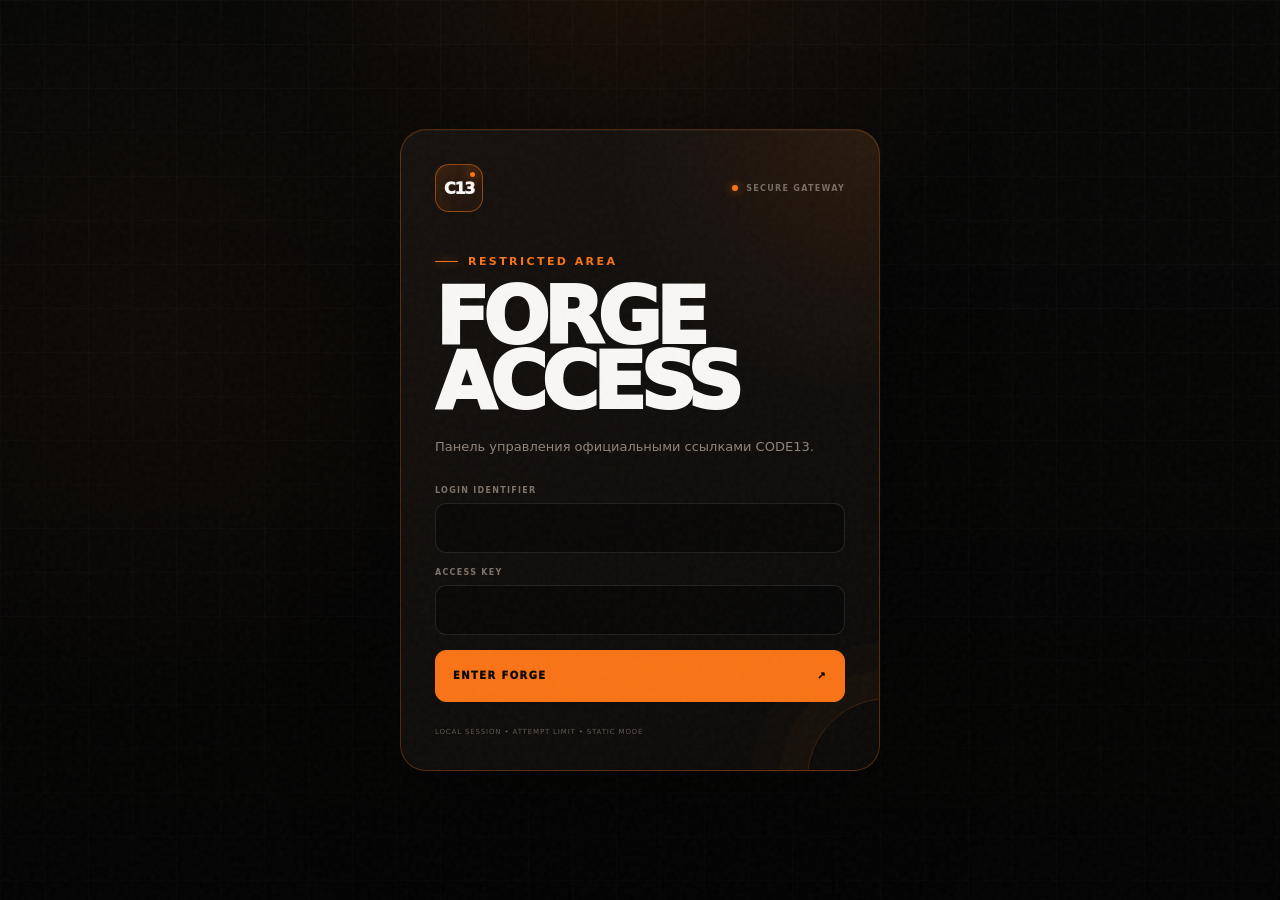
==== forge/index.html @ cb18001d "1.0" ====
<!doctype html>
<html lang="ru">
<head>
    <meta charset="utf-8">
    <meta name="viewport" content="width=device-width, initial-scale=1">
    <meta name="theme-color" content="#070706">
    <meta name="robots" content="noindex,nofollow,noarchive">
    <title>FORGE • CODE13</title>
    <link rel="icon" href="../assets/img/favicon.svg" type="image/svg+xml">
    <link rel="stylesheet" href="../assets/css/site.css">
    <link rel="stylesheet" href="../assets/css/admin.css">
    <script src="../data/links.js"></script>
    <script src="../assets/js/admin-static.js" defer></script>
</head>
<body class="admin-body">
    <main class="login-shell" id="login-view">
        <section class="login-card">
            <div class="login-card__top">
                <span class="brand__mark">C13</span>
                <span class="login-card__status"><i></i> SECURE GATEWAY</span>
            </div>
            <p class="eyebrow"><span></span> RESTRICTED AREA</p>
            <h1>FORGE<br>ACCESS</h1>
            <p class="login-card__lead">Панель управления официальными ссылками CODE13.</p>

            <div class="login-error" id="login-error" role="alert" hidden></div>

            <form class="login-form" id="login-form" autocomplete="off">
                <label>
                    <span>LOGIN IDENTIFIER</span>
                    <input id="login-username" type="text" required maxlength="80" autocomplete="username" spellcheck="false">
                </label>
                <label>
                    <span>ACCESS KEY</span>
                    <input id="login-password" type="password" required maxlength="200" autocomplete="current-password">
                </label>
                <button type="submit">ENTER FORGE <span>↗</span></button>
            </form>
            <p class="login-card__foot">LOCAL SESSION • ATTEMPT LIMIT • STATIC MODE</p>
        </section>
    </main>

    <div id="admin-view" hidden>
        <div class="admin-preview">
            <header class="topbar admin-topbar">
                <a class="brand" href="../" target="_blank" rel="noopener">
                    <span class="brand__mark">C13</span>
                    <span class="brand__text">CODE13 <b>LINKS</b></span>
                </a>
                <div class="admin-mode"><i></i> ADMIN MODE</div>
            </header>

            <main>
                <section class="admin-hero">
                    <p class="eyebrow"><span></span> LIVE PREVIEW</p>
                    <h1>ACCESS GRID</h1>
                    <p>Изменения сохраняются как локальный черновик. Для публикации скачайте новый файл links.js.</p>
                </section>

                <section class="directory admin-directory">
                    <div class="section-head">
                        <div>
                            <p class="eyebrow"><span></span> CONNECTION DIRECTORY</p>
                            <h2>SELECT ACCESS POINT</h2>
                        </div>
                    </div>
                    <div class="links-grid" id="preview-grid" aria-live="polite"></div>
                </section>
            </main>
        </div>

        <button class="forge-trigger" id="forge-trigger" type="button" aria-controls="forge-panel" aria-expanded="false">
            <span class="forge-trigger__dot"></span>
            <b>EDIT</b>
        </button>

        <div class="panel-backdrop" id="panel-backdrop" hidden></div>
        <aside class="forge-panel" id="forge-panel" aria-label="Управление ссылками" aria-hidden="true">
            <header class="forge-panel__head">
                <div>
                    <p>CODE13 CONTROL</p>
                    <h2>LINK MANAGER</h2>
                </div>
                <button class="icon-button" id="panel-close" type="button" aria-label="Закрыть панель">×</button>
            </header>

            <div class="forge-panel__body">
                <section class="manager-section static-notice">
                    <div class="manager-section__head"><h3>STATIC PUBLISHING</h3></div>
                    <p>После изменений нажмите «СКАЧАТЬ LINKS.JS» и замените этим файлом <code>data/links.js</code> в GitHub.</p>
                    <div class="publish-actions">
                        <button class="secondary-button" id="export-js" type="button">СКАЧАТЬ LINKS.JS</button>
                        <button class="secondary-button" id="export-json" type="button">РЕЗЕРВНАЯ КОПИЯ JSON</button>
                        <label class="secondary-button file-button">ИМПОРТ JSON<input id="import-json" type="file" accept="application/json,.json"></label>
                        <button class="secondary-button danger-soft" id="reset-published" type="button">СБРОСИТЬ ЧЕРНОВИК</button>
                    </div>
                </section>

                <section class="manager-section">
                    <div class="manager-section__head">
                        <h3 id="form-title">NEW ACCESS POINT</h3>
                        <button class="text-button" id="form-reset" type="button" hidden>ОТМЕНА</button>
                    </div>
                    <form class="link-form" id="link-form">
                        <input type="hidden" id="link-id">
                        <label>
                            <span>НАЗВАНИЕ</span>
                            <input id="link-title" type="text" maxlength="80" required placeholder="Например, CODE13 SUPPORT">
                        </label>
                        <label>
                            <span>ССЫЛКА</span>
                            <input id="link-url" type="url" maxlength="2048" required placeholder="https://example.com">
                        </label>
                        <label class="switch-row">
                            <span>
                                <b>ПОКАЗЫВАТЬ НА САЙТЕ</b>
                                <small>Скрытая карточка останется в черновике.</small>
                            </span>
                            <input id="link-enabled" type="checkbox" checked>
                            <i aria-hidden="true"></i>
                        </label>
                        <button class="primary-button" type="submit"><span id="save-button-text">ADD ACCESS POINT</span><b>+</b></button>
                    </form>
                </section>

                <section class="manager-section manager-section--list">
                    <div class="manager-section__head">
                        <h3>ACTIVE DIRECTORY</h3>
                        <span class="items-count" id="items-count">0</span>
                    </div>
                    <div class="admin-list" id="admin-list"></div>
                </section>
            </div>

            <footer class="forge-panel__foot">
                <a href="../" target="_blank" rel="noopener">ОТКРЫТЬ САЙТ ↗</a>
                <button id="logout-button" type="button">ВЫЙТИ</button>
            </footer>
        </aside>

        <div class="toast" id="toast" role="status" aria-live="polite"></div>
    </div>
</body>
</html>
---- assets/css/site.css ----
:root {
    color-scheme: dark;
    --bg: #070706;
    --surface: #0f0d0b;
    --surface-2: #15110e;
    --text: #f8f7f5;
    --muted: #93877d;
    --muted-2: #6f655d;
    --orange: #f97316;
    --orange-2: #ff9a3d;
    --line: rgba(249, 115, 22, 0.22);
    --line-strong: rgba(249, 115, 22, 0.52);
    --white-line: rgba(255, 255, 255, 0.13);
    --radius: 22px;
    --max: 1180px;
}

* { box-sizing: border-box; }
html { scroll-behavior: smooth; }
body {
    margin: 0;
    min-width: 320px;
    min-height: 100vh;
    overflow-x: hidden;
    background:
        linear-gradient(rgba(255,255,255,.018) 1px, transparent 1px),
        linear-gradient(90deg, rgba(255,255,255,.018) 1px, transparent 1px),
        var(--bg);
    background-size: 44px 44px;
    color: var(--text);
    font-family: Inter, ui-sans-serif, system-ui, -apple-system, BlinkMacSystemFont, "Segoe UI", sans-serif;
    -webkit-font-smoothing: antialiased;
}

a { color: inherit; }
button, input { font: inherit; }

body::before {
    content: "";
    position: fixed;
    inset: 0;
    pointer-events: none;
    z-index: -2;
    background:
        radial-gradient(circle at 50% -10%, rgba(249,115,22,.09), transparent 34%),
        radial-gradient(circle at 12% 38%, rgba(249,115,22,.04), transparent 30%),
        linear-gradient(180deg, transparent, rgba(0,0,0,.48));
}

body::after {
    content: "";
    position: fixed;
    inset: 0;
    z-index: 20;
    pointer-events: none;
    opacity: .045;
    background-image: url("data:image/svg+xml,%3Csvg viewBox='0 0 180 180' xmlns='http://www.w3.org/2000/svg'%3E%3Cfilter id='n'%3E%3CfeTurbulence type='fractalNoise' baseFrequency='.95' numOctaves='3' stitchTiles='stitch'/%3E%3C/filter%3E%3Crect width='100%25' height='100%25' filter='url(%23n)' opacity='.8'/%3E%3C/svg%3E");
}

.ambient {
    position: fixed;
    width: 460px;
    height: 460px;
    border-radius: 50%;
    pointer-events: none;
    filter: blur(110px);
    opacity: .09;
    z-index: -1;
    background: var(--orange);
}
.ambient--one { left: -280px; top: 25vh; }
.ambient--two { right: -330px; top: 60vh; }

.page-shell {
    width: min(calc(100% - 40px), var(--max));
    margin-inline: auto;
}

.topbar {
    min-height: 96px;
    display: flex;
    align-items: center;
    justify-content: space-between;
    gap: 24px;
}

.brand {
    display: inline-flex;
    align-items: center;
    gap: 14px;
    text-decoration: none;
}
.brand__mark {
    width: 48px;
    height: 48px;
    display: grid;
    place-items: center;
    border: 1px solid var(--line-strong);
    border-radius: 14px;
    background: linear-gradient(145deg, rgba(249,115,22,.13), rgba(249,115,22,.02));
    box-shadow: inset 0 0 22px rgba(249,115,22,.06);
    font-weight: 950;
    letter-spacing: -1.3px;
    position: relative;
}
.brand__mark::after {
    content: "";
    position: absolute;
    width: 5px;
    height: 5px;
    right: 7px;
    top: 7px;
    border-radius: 50%;
    background: var(--orange);
    box-shadow: 0 0 12px var(--orange);
}
.brand__text {
    font-size: 14px;
    font-weight: 900;
    letter-spacing: .17em;
}
.brand__text b { color: var(--orange); }

.verified {
    min-height: 40px;
    display: inline-flex;
    align-items: center;
    gap: 10px;
    padding: 0 16px;
    border: 1px solid var(--line);
    border-radius: 11px;
    color: var(--muted);
    background: rgba(13,11,9,.76);
    font-size: 10px;
    font-weight: 800;
    letter-spacing: .16em;
}
.verified__dot {
    width: 7px;
    height: 7px;
    border-radius: 50%;
    background: var(--orange);
    box-shadow: 0 0 14px rgba(249,115,22,.7);
}

.hero {
    position: relative;
    min-height: 390px;
    overflow: hidden;
    border: 1px solid rgba(255,255,255,.075);
    border-radius: 30px;
    background:
        radial-gradient(circle at 76% 15%, rgba(249,115,22,.11), transparent 31%),
        linear-gradient(135deg, rgba(20,16,13,.98), rgba(8,8,7,.98));
    box-shadow: 0 36px 90px rgba(0,0,0,.36), inset 0 1px rgba(255,255,255,.03);
}
.hero::before,
.hero::after {
    content: "";
    position: absolute;
    pointer-events: none;
}
.hero::before {
    width: 360px;
    height: 360px;
    right: -100px;
    top: -160px;
    border: 1px solid rgba(249,115,22,.11);
    border-radius: 50%;
    box-shadow: 0 0 0 48px rgba(249,115,22,.025), 0 0 0 96px rgba(249,115,22,.015);
}
.hero::after {
    left: 0;
    right: 0;
    bottom: 55px;
    height: 1px;
    background: linear-gradient(90deg, transparent, rgba(249,115,22,.42), transparent);
}
.hero__noise {
    position: absolute;
    inset: 0;
    opacity: .16;
    background: repeating-linear-gradient(90deg, transparent 0 79px, rgba(249,115,22,.025) 80px);
}
.hero__content {
    position: relative;
    z-index: 2;
    min-height: 333px;
    padding: 48px 56px 38px;
    display: flex;
    align-items: center;
    gap: 36px;
}
.hero__logo-wrap {
    flex: 0 0 120px;
    width: 120px;
    height: 120px;
    padding: 7px;
    border-radius: 25px;
    border: 1px solid var(--line-strong);
    background: rgba(249,115,22,.05);
    box-shadow: 0 18px 45px rgba(0,0,0,.4), 0 0 45px rgba(249,115,22,.07);
    transform: rotate(-2deg);
}
.hero__logo {
    width: 100%;
    height: 100%;
    object-fit: cover;
    border-radius: 18px;
    display: block;
}
.eyebrow {
    margin: 0 0 18px;
    display: flex;
    align-items: center;
    gap: 10px;
    color: var(--orange);
    font-size: 11px;
    line-height: 1;
    font-weight: 900;
    letter-spacing: .22em;
}
.eyebrow span {
    width: 23px;
    height: 1px;
    background: var(--orange);
    box-shadow: 0 0 10px rgba(249,115,22,.7);
}
.hero h1 {
    max-width: 760px;
    margin: 0;
    font-size: clamp(52px, 7.3vw, 98px);
    line-height: .84;
    letter-spacing: -.075em;
    font-weight: 950;
    text-transform: uppercase;
}
.hero h1 em {
    color: transparent;
    font-style: normal;
    -webkit-text-stroke: 1.5px rgba(249,115,22,.82);
    text-shadow: 0 0 30px rgba(249,115,22,.05);
}
.hero__lead {
    max-width: 560px;
    margin: 24px 0 0;
    color: var(--muted);
    font-size: 14px;
    line-height: 1.7;
}
.hero__meta {
    position: absolute;
    z-index: 3;
    left: 0;
    right: 0;
    bottom: 0;
    height: 56px;
    padding: 0 32px;
    display: flex;
    align-items: center;
    justify-content: space-between;
    gap: 20px;
    color: var(--muted-2);
    font-family: ui-monospace, SFMono-Regular, Menlo, Consolas, monospace;
    font-size: 9px;
    letter-spacing: .14em;
}

.directory { padding: 68px 0 84px; }
.section-head {
    margin-bottom: 25px;
    display: flex;
    justify-content: space-between;
    align-items: end;
    gap: 30px;
}
.section-head h2 {
    margin: 0;
    font-size: clamp(27px, 4vw, 46px);
    line-height: 1;
    letter-spacing: -.045em;
    font-weight: 950;
}
.section-head__note {
    margin: 0 0 2px;
    color: var(--muted-2);
    font-size: 11px;
}

.links-grid {
    display: grid;
    grid-template-columns: repeat(2, minmax(0, 1fr));
    gap: 17px;
}
.access-card {
    min-height: 190px;
    position: relative;
    overflow: hidden;
    display: flex;
    flex-direction: column;
    justify-content: space-between;
    padding: 22px 24px 20px;
    border: 1px solid var(--line);
    border-radius: var(--radius);
    text-decoration: none;
    background:
        linear-gradient(130deg, rgba(249,115,22,.025), transparent 42%),
        linear-gradient(180deg, rgba(21,17,14,.94), rgba(12,11,9,.96));
    box-shadow: inset 0 1px rgba(255,255,255,.025), 0 15px 45px rgba(0,0,0,.13);
    transition: transform .35s cubic-bezier(.2,.8,.2,1), border-color .35s, box-shadow .35s, background .35s;
}
.access-card::before {
    content: "";
    position: absolute;
    inset: 0;
    pointer-events: none;
    opacity: 0;
    background: radial-gradient(circle at var(--mx, 50%) var(--my, 50%), rgba(249,115,22,.13), transparent 35%);
    transition: opacity .35s;
}
.access-card::after {
    content: "";
    position: absolute;
    width: 58px;
    height: 58px;
    right: -30px;
    top: -30px;
    border: 1px solid rgba(249,115,22,.25);
    transform: rotate(45deg);
    transition: transform .35s, border-color .35s;
}
.access-card:hover,
.access-card:focus-visible {
    outline: none;
    transform: translateY(-6px);
    border-color: var(--line-strong);
    box-shadow: 0 24px 60px rgba(0,0,0,.3), 0 0 0 1px rgba(249,115,22,.05), inset 0 1px rgba(255,255,255,.045);
    background: linear-gradient(130deg, rgba(249,115,22,.06), transparent 45%), linear-gradient(180deg, #17120f, #0e0c0a);
}
.access-card:hover::before,
.access-card:focus-visible::before { opacity: 1; }
.access-card:hover::after,
.access-card:focus-visible::after { transform: rotate(45deg) translate(-7px, 7px); border-color: rgba(249,115,22,.6); }
.access-card__scan {
    position: absolute;
    top: 0;
    left: -40%;
    width: 32%;
    height: 1px;
    background: linear-gradient(90deg, transparent, var(--orange), transparent);
    opacity: 0;
}
.access-card:hover .access-card__scan,
.access-card:focus-visible .access-card__scan {
    opacity: 1;
    animation: scan 1.15s ease forwards;
}
@keyframes scan { to { left: 112%; } }
.access-card__top,
.access-card__bottom,
.access-card__body {
    position: relative;
    z-index: 2;
    display: flex;
    align-items: center;
    justify-content: space-between;
    gap: 18px;
}
.access-card__index {
    color: var(--orange);
    font-family: ui-monospace, SFMono-Regular, Menlo, Consolas, monospace;
    font-size: 11px;
    font-weight: 800;
    letter-spacing: .16em;
}
.access-card__status {
    display: flex;
    align-items: center;
    gap: 7px;
    color: var(--muted-2);
    font-size: 8px;
    font-weight: 900;
    letter-spacing: .17em;
}
.access-card__status i {
    width: 5px;
    height: 5px;
    border-radius: 50%;
    background: var(--orange);
    box-shadow: 0 0 8px rgba(249,115,22,.75);
}
.access-card__body { margin: 31px 0 32px; }
.access-card h3 {
    margin: 0;
    min-width: 0;
    overflow-wrap: anywhere;
    font-size: clamp(20px, 2.2vw, 31px);
    line-height: 1.05;
    letter-spacing: -.04em;
    font-weight: 950;
    text-transform: uppercase;
}
.access-card__arrow {
    flex: 0 0 44px;
    width: 44px;
    height: 44px;
    display: grid;
    place-items: center;
    border: 1px solid var(--line);
    border-radius: 50%;
    color: var(--orange);
    font-size: 20px;
    transition: transform .35s, background .35s, border-color .35s;
}
.access-card:hover .access-card__arrow,
.access-card:focus-visible .access-card__arrow {
    transform: translate(3px, -3px);
    border-color: var(--line-strong);
    background: rgba(249,115,22,.08);
}
.access-card__bottom {
    padding-top: 17px;
    border-top: 1px solid rgba(255,255,255,.06);
}
.access-card__host {
    min-width: 0;
    overflow: hidden;
    text-overflow: ellipsis;
    white-space: nowrap;
    color: var(--muted);
    font-size: 11px;
}
.access-card__open {
    flex: 0 0 auto;
    color: var(--muted-2);
    font-size: 8px;
    font-weight: 900;
    letter-spacing: .13em;
}

.empty-state {
    margin-top: 15px;
    min-height: 260px;
    display: grid;
    place-items: center;
    align-content: center;
    text-align: center;
    border: 1px dashed var(--line);
    border-radius: var(--radius);
    background: rgba(14,12,10,.65);
}
.empty-state__icon {
    width: 54px;
    height: 54px;
    display: grid;
    place-items: center;
    border: 1px solid var(--line-strong);
    border-radius: 15px;
    color: var(--orange);
    font-weight: 950;
}
.empty-state h3 { margin: 18px 0 5px; }
.empty-state p { margin: 0; color: var(--muted); font-size: 13px; }

.footer {
    min-height: 86px;
    display: flex;
    align-items: center;
    justify-content: space-between;
    gap: 20px;
    border-top: 1px solid rgba(255,255,255,.065);
    color: var(--muted-2);
    font-size: 9px;
    letter-spacing: .1em;
}

[data-reveal] {
    opacity: 0;
    transform: translateY(16px);
    transition: opacity .65s ease, transform .65s ease;
}
[data-reveal].is-visible { opacity: 1; transform: none; }

@media (max-width: 780px) {
    .page-shell { width: min(calc(100% - 24px), var(--max)); }
    .topbar { min-height: 82px; }
    .brand__text { display: none; }
    .verified { padding: 0 12px; letter-spacing: .11em; }
    .hero { min-height: 500px; border-radius: 23px; }
    .hero__content {
        min-height: 443px;
        padding: 36px 24px 28px;
        align-items: flex-start;
        flex-direction: column;
        gap: 28px;
    }
    .hero__logo-wrap { width: 88px; height: 88px; flex-basis: 88px; border-radius: 20px; }
    .hero__logo { border-radius: 14px; }
    .hero h1 { font-size: clamp(47px, 14vw, 72px); }
    .hero__meta { padding: 0 18px; }
    .hero__meta span:nth-child(2) { display: none; }
    .directory { padding: 52px 0 65px; }
    .section-head { align-items: flex-start; flex-direction: column; gap: 12px; }
    .section-head__note { display: none; }
    .links-grid { grid-template-columns: 1fr; }
    .access-card { min-height: 178px; padding: 20px; }
    .footer { align-items: flex-start; flex-direction: column; justify-content: center; gap: 7px; }
}

@media (max-width: 430px) {
    .verified { font-size: 8px; }
    .hero { min-height: 490px; }
    .hero__content { min-height: 433px; }
    .hero h1 { font-size: 45px; }
    .hero__lead { font-size: 13px; }
    .access-card__open { display: none; }
}

@media (prefers-reduced-motion: reduce) {
    *, *::before, *::after { scroll-behavior: auto !important; animation-duration: .01ms !important; animation-iteration-count: 1 !important; transition-duration: .01ms !important; }
    [data-reveal] { opacity: 1; transform: none; }
}
---- assets/css/admin.css ----
.admin-body {
    min-height: 100vh;
    background-color: #070706;
}
.login-shell {
    min-height: 100vh;
    display: grid;
    place-items: center;
    padding: 24px;
}
.login-card {
    width: min(100%, 480px);
    position: relative;
    overflow: hidden;
    padding: 34px;
    border: 1px solid rgba(249,115,22,.28);
    border-radius: 26px;
    background: radial-gradient(circle at 100% 0, rgba(249,115,22,.1), transparent 34%), linear-gradient(145deg, #15110e, #0b0a09);
    box-shadow: 0 35px 100px rgba(0,0,0,.55), inset 0 1px rgba(255,255,255,.04);
}
.login-card::after {
    content: "";
    position: absolute;
    width: 160px;
    height: 160px;
    right: -90px;
    bottom: -90px;
    border: 1px solid rgba(249,115,22,.2);
    border-radius: 50%;
    box-shadow: 0 0 0 28px rgba(249,115,22,.025), 0 0 0 56px rgba(249,115,22,.015);
}
.login-card__top {
    display: flex;
    align-items: center;
    justify-content: space-between;
    margin-bottom: 44px;
}
.login-card__status,
.admin-mode {
    display: flex;
    align-items: center;
    gap: 8px;
    color: #786d65;
    font-size: 8px;
    font-weight: 900;
    letter-spacing: .16em;
}
.login-card__status i,
.admin-mode i {
    width: 6px;
    height: 6px;
    border-radius: 50%;
    background: #f97316;
    box-shadow: 0 0 10px rgba(249,115,22,.7);
}
.login-card h1 {
    margin: 0;
    font-size: clamp(54px, 12vw, 78px);
    line-height: .83;
    letter-spacing: -.075em;
    font-weight: 950;
}
.login-card__lead {
    margin: 22px 0 28px;
    color: #8f847b;
    font-size: 13px;
    line-height: 1.6;
}
.login-error {
    margin-bottom: 18px;
    padding: 12px 14px;
    border: 1px solid rgba(249,115,22,.35);
    border-radius: 10px;
    background: rgba(249,115,22,.07);
    color: #ffb47e;
    font-size: 12px;
    line-height: 1.45;
}
.login-form { display: grid; gap: 15px; position: relative; z-index: 2; }
.login-form label,
.link-form label { display: grid; gap: 8px; }
.login-form label > span,
.link-form label > span {
    color: #7d7269;
    font-size: 8px;
    font-weight: 900;
    letter-spacing: .16em;
}
.login-form input,
.link-form input[type="text"] {
    width: 100%;
    height: 50px;
    border: 1px solid rgba(255,255,255,.1);
    border-radius: 11px;
    outline: none;
    padding: 0 14px;
    background: rgba(4,4,4,.55);
    color: #fff;
    transition: border-color .2s, box-shadow .2s;
}
.login-form input:focus,
.link-form input[type="text"]:focus {
    border-color: rgba(249,115,22,.7);
    box-shadow: 0 0 0 3px rgba(249,115,22,.08);
}
.login-form button,
.primary-button {
    min-height: 52px;
    border: 1px solid #f97316;
    border-radius: 11px;
    display: flex;
    align-items: center;
    justify-content: space-between;
    padding: 0 17px;
    background: #f97316;
    color: #0b0806;
    cursor: pointer;
    font-size: 10px;
    font-weight: 950;
    letter-spacing: .14em;
    transition: transform .2s, filter .2s;
}
.login-form button:hover,
.primary-button:hover { transform: translateY(-2px); filter: brightness(1.08); }
.login-card__foot {
    margin: 26px 0 0;
    color: #5f5750;
    font-size: 7px;
    letter-spacing: .12em;
    position: relative;
    z-index: 2;
}

.admin-preview {
    width: min(calc(100% - 40px), 1180px);
    margin-inline: auto;
    transition: filter .3s, transform .3s;
}
.admin-topbar { min-height: 92px; }
.admin-hero {
    min-height: 250px;
    display: flex;
    flex-direction: column;
    justify-content: center;
    padding: 46px;
    border: 1px solid rgba(255,255,255,.07);
    border-radius: 28px;
    background: radial-gradient(circle at 85% 15%, rgba(249,115,22,.1), transparent 29%), linear-gradient(135deg, #15110e, #0b0a09);
}
.admin-hero h1 {
    margin: 0;
    font-size: clamp(54px, 8vw, 90px);
    line-height: .85;
    letter-spacing: -.075em;
    font-weight: 950;
}
.admin-hero > p:last-child { margin: 22px 0 0; color: #8e8379; font-size: 13px; }
.admin-directory { padding-top: 55px; }
.preview-disabled { opacity: .43; filter: grayscale(.4); }
.preview-disabled::after { content: "HIDDEN"; position: absolute; right: 20px; bottom: 17px; color: #f97316; font-size: 8px; font-weight: 900; letter-spacing: .14em; }

.forge-trigger {
    position: fixed;
    z-index: 80;
    right: 24px;
    bottom: 24px;
    min-width: 86px;
    height: 52px;
    border: 1px solid rgba(249,115,22,.48);
    border-radius: 15px;
    display: flex;
    align-items: center;
    justify-content: center;
    gap: 10px;
    background: rgba(13,11,9,.88);
    backdrop-filter: blur(18px);
    color: #fff;
    box-shadow: 0 20px 50px rgba(0,0,0,.45), inset 0 1px rgba(255,255,255,.04);
    cursor: pointer;
    font-size: 9px;
    letter-spacing: .13em;
}
.forge-trigger__dot { width: 7px; height: 7px; border-radius: 50%; background: #f97316; box-shadow: 0 0 12px #f97316; }

.panel-backdrop {
    position: fixed;
    inset: 0;
    z-index: 89;
    background: rgba(0,0,0,.46);
    backdrop-filter: blur(3px);
}
.forge-panel {
    position: fixed;
    z-index: 90;
    top: 0;
    right: 0;
    width: min(470px, 100%);
    height: 100dvh;
    display: flex;
    flex-direction: column;
    border-left: 1px solid rgba(249,115,22,.25);
    background: #0b0a09;
    box-shadow: -35px 0 90px rgba(0,0,0,.6);
    transform: translateX(105%);
    transition: transform .34s cubic-bezier(.2,.8,.2,1);
}
.forge-panel.is-open { transform: translateX(0); }
.forge-panel__head {
    min-height: 94px;
    padding: 0 22px;
    display: flex;
    align-items: center;
    justify-content: space-between;
    border-bottom: 1px solid rgba(255,255,255,.07);
}
.forge-panel__head p { margin: 0 0 5px; color: #f97316; font-size: 8px; font-weight: 900; letter-spacing: .15em; }
.forge-panel__head h2 { margin: 0; font-size: 21px; letter-spacing: -.03em; }
.icon-button {
    width: 39px;
    height: 39px;
    border: 1px solid rgba(255,255,255,.1);
    border-radius: 10px;
    background: transparent;
    color: #8e837a;
    cursor: pointer;
    font-size: 24px;
}
.forge-panel__body { flex: 1; overflow: auto; padding: 22px; }
.manager-section { padding: 20px; border: 1px solid rgba(255,255,255,.075); border-radius: 17px; background: #100e0c; }
.manager-section + .manager-section { margin-top: 17px; }
.manager-section__head { margin-bottom: 17px; display: flex; align-items: center; justify-content: space-between; gap: 15px; }
.manager-section h3 { margin: 0; font-size: 11px; letter-spacing: .12em; }
.text-button { border: 0; background: transparent; color: #f97316; cursor: pointer; font-size: 8px; font-weight: 900; letter-spacing: .12em; }
.link-form { display: grid; gap: 14px; }
.switch-row {
    grid-template-columns: 1fr auto auto;
    align-items: center;
    padding: 14px;
    border: 1px solid rgba(255,255,255,.07);
    border-radius: 11px;
}
.switch-row > span { display: grid; gap: 4px; }
.switch-row > span b { color: #bbb0a7; font-size: 8px; letter-spacing: .1em; }
.switch-row > span small { color: #655d56; font-size: 9px; line-height: 1.35; }
.switch-row input { position: absolute; opacity: 0; pointer-events: none; }
.switch-row i {
    width: 39px;
    height: 22px;
    border: 1px solid rgba(255,255,255,.12);
    border-radius: 99px;
    position: relative;
    background: #080706;
    cursor: pointer;
}
.switch-row i::after {
    content: "";
    position: absolute;
    width: 14px;
    height: 14px;
    left: 3px;
    top: 3px;
    border-radius: 50%;
    background: #665f59;
    transition: transform .2s, background .2s;
}
.switch-row input:checked + i { border-color: rgba(249,115,22,.45); background: rgba(249,115,22,.08); }
.switch-row input:checked + i::after { transform: translateX(17px); background: #f97316; box-shadow: 0 0 9px rgba(249,115,22,.65); }
.primary-button { width: 100%; }
.primary-button b { font-size: 18px; }
.items-count {
    min-width: 26px;
    height: 23px;
    display: grid;
    place-items: center;
    border: 1px solid rgba(249,115,22,.25);
    border-radius: 7px;
    color: #f97316;
    font-size: 9px;
    font-weight: 900;
}
.admin-list { display: grid; gap: 9px; }
.admin-item {
    padding: 13px;
    border: 1px solid rgba(255,255,255,.07);
    border-radius: 12px;
    background: #0b0a09;
}
.admin-item__main { display: grid; grid-template-columns: 25px minmax(0,1fr) auto; align-items: center; gap: 10px; }
.admin-item__index { color: #f97316; font-family: ui-monospace, monospace; font-size: 9px; }
.admin-item__text { min-width: 0; }
.admin-item__text b { display: block; overflow: hidden; text-overflow: ellipsis; white-space: nowrap; font-size: 11px; }
.admin-item__text span { display: block; margin-top: 4px; overflow: hidden; text-overflow: ellipsis; white-space: nowrap; color: #6c635c; font-size: 9px; }
.admin-item__badge { color: #6f665f; font-size: 7px; font-weight: 900; letter-spacing: .1em; }
.admin-item__badge.is-hidden { color: #f97316; }
.admin-item__actions { margin-top: 11px; display: grid; grid-template-columns: repeat(5, 1fr); gap: 6px; }
.admin-item__actions button {
    height: 30px;
    border: 1px solid rgba(255,255,255,.08);
    border-radius: 8px;
    background: #12100e;
    color: #8f857d;
    cursor: pointer;
    font-size: 9px;
}
.admin-item__actions button:hover { border-color: rgba(249,115,22,.38); color: #f97316; }
.admin-item__actions button[data-action="delete"]:hover { border-color: rgba(255,83,83,.4); color: #ff7777; }
.admin-list__empty { padding: 20px; text-align: center; color: #655d56; font-size: 10px; border: 1px dashed rgba(255,255,255,.08); border-radius: 10px; }
.forge-panel__foot {
    min-height: 66px;
    padding: 0 22px;
    border-top: 1px solid rgba(255,255,255,.07);
    display: flex;
    align-items: center;
    justify-content: space-between;
}
.forge-panel__foot a,
.forge-panel__foot button { color: #716860; font-size: 8px; font-weight: 900; letter-spacing: .11em; text-decoration: none; }
.forge-panel__foot button { border: 0; background: transparent; cursor: pointer; }
.forge-panel__foot a:hover,
.forge-panel__foot button:hover { color: #f97316; }
.toast {
    position: fixed;
    z-index: 100;
    left: 50%;
    bottom: 24px;
    min-width: 240px;
    max-width: calc(100% - 32px);
    padding: 13px 16px;
    border: 1px solid rgba(249,115,22,.35);
    border-radius: 11px;
    background: rgba(12,10,9,.95);
    color: #e9e4df;
    text-align: center;
    font-size: 11px;
    box-shadow: 0 18px 55px rgba(0,0,0,.55);
    opacity: 0;
    pointer-events: none;
    transform: translate(-50%, 12px);
    transition: opacity .2s, transform .2s;
}
.toast.is-visible { opacity: 1; transform: translate(-50%, 0); }
.toast.is-error { border-color: rgba(255,87,87,.4); color: #ff9b9b; }

@media (max-width: 780px) {
    .admin-preview { width: calc(100% - 24px); }
    .admin-topbar { min-height: 78px; }
    .admin-hero { min-height: 230px; padding: 28px 23px; border-radius: 22px; }
    .admin-hero h1 { font-size: 53px; }
    .forge-trigger { right: 14px; bottom: 14px; }
    .forge-panel__body { padding: 15px; }
    .manager-section { padding: 16px; }
}

/* Static HTML/JS version additions */
.static-notice p {
    margin: 0 0 14px;
    color: #8f857d;
    font-size: 10px;
    line-height: 1.6;
}
.static-notice code {
    color: #f97316;
    font-family: ui-monospace, SFMono-Regular, Menlo, Consolas, monospace;
}
.publish-actions { display: grid; grid-template-columns: 1fr 1fr; gap: 8px; }
.secondary-button,
.file-button {
    min-height: 38px;
    padding: 0 10px;
    display: flex;
    align-items: center;
    justify-content: center;
    border: 1px solid rgba(255,255,255,.09);
    border-radius: 9px;
    background: #12100e;
    color: #9e938a;
    cursor: pointer;
    text-align: center;
    font: inherit;
    font-size: 8px;
    font-weight: 900;
    letter-spacing: .08em;
}
.secondary-button:hover,
.file-button:hover { border-color: rgba(249,115,22,.38); color: #f97316; }
.file-button input { position: absolute; width: 1px; height: 1px; opacity: 0; pointer-events: none; }
.danger-soft:hover { border-color: rgba(255,83,83,.4); color: #ff7777; }
@media (max-width: 430px) { .publish-actions { grid-template-columns: 1fr; } }
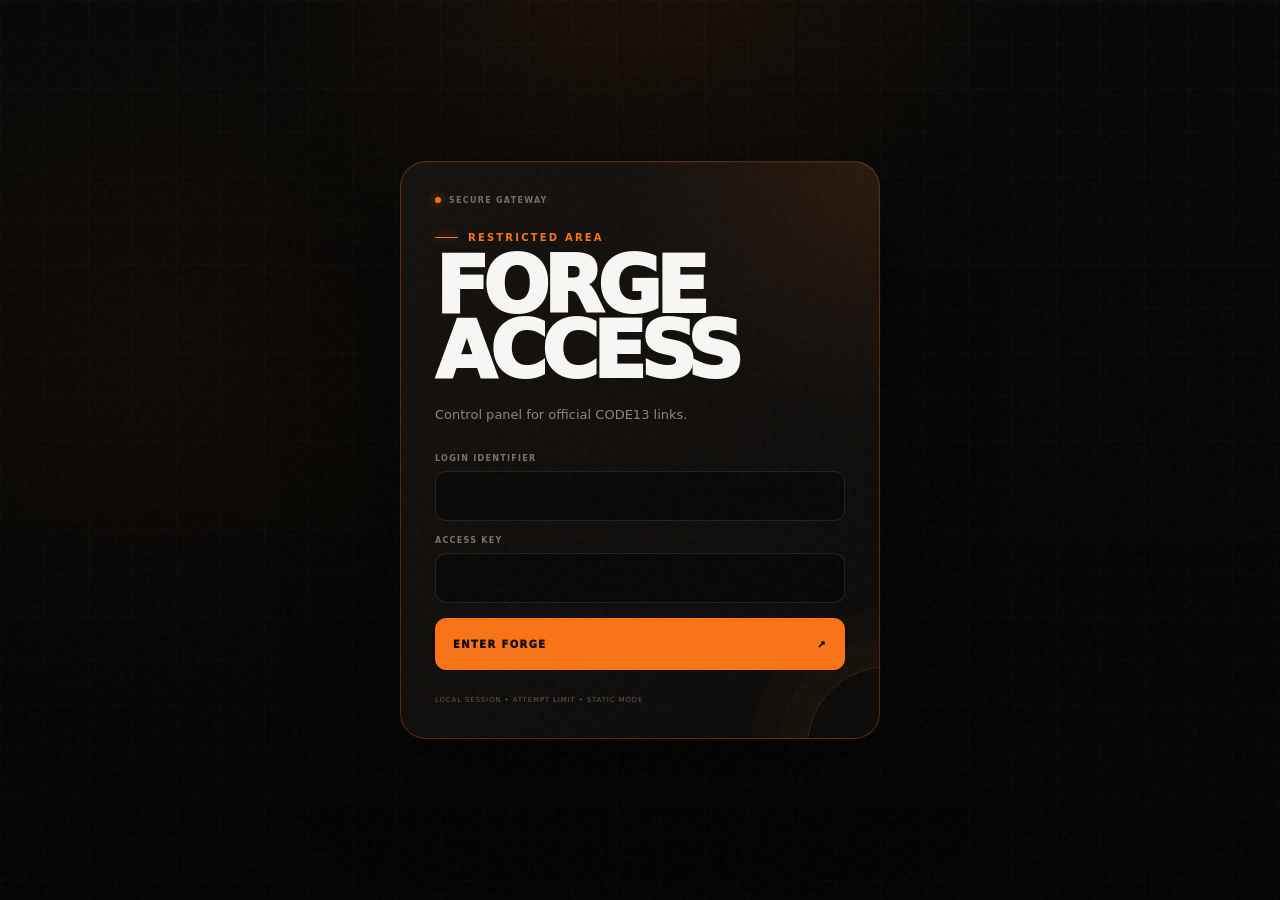
==== commit 6f6a9da8: "2" ====
--- a/forge/index.html
+++ b/forge/index.html
@@ -1,5 +1,5 @@
 <!doctype html>
-<html lang="ru">
+<html lang="en">
 <head>
     <meta charset="utf-8">
     <meta name="viewport" content="width=device-width, initial-scale=1">
@@ -16,12 +16,11 @@
     <main class="login-shell" id="login-view">
         <section class="login-card">
             <div class="login-card__top">
-                <span class="brand__mark">C13</span>
                 <span class="login-card__status"><i></i> SECURE GATEWAY</span>
             </div>
             <p class="eyebrow"><span></span> RESTRICTED AREA</p>
             <h1>FORGE<br>ACCESS</h1>
-            <p class="login-card__lead">Панель управления официальными ссылками CODE13.</p>
+            <p class="login-card__lead">Control panel for official CODE13 links.</p>
 
             <div class="login-error" id="login-error" role="alert" hidden></div>
 
@@ -44,8 +43,7 @@
         <div class="admin-preview">
             <header class="topbar admin-topbar">
                 <a class="brand" href="../" target="_blank" rel="noopener">
-                    <span class="brand__mark">C13</span>
-                    <span class="brand__text">CODE13 <b>LINKS</b></span>
+                        <span class="brand__text">CODE13 <b>LINKS</b></span>
                 </a>
                 <div class="admin-mode"><i></i> ADMIN MODE</div>
             </header>
@@ -54,7 +52,7 @@
                 <section class="admin-hero">
                     <p class="eyebrow"><span></span> LIVE PREVIEW</p>
                     <h1>ACCESS GRID</h1>
-                    <p>Изменения сохраняются как локальный черновик. Для публикации скачайте новый файл links.js.</p>
+                    <p>Changes are stored as a local draft. Download a new links.js file to publish them.</p>
                 </section>
 
                 <section class="directory admin-directory">
@@ -75,46 +73,46 @@
         </button>
 
         <div class="panel-backdrop" id="panel-backdrop" hidden></div>
-        <aside class="forge-panel" id="forge-panel" aria-label="Управление ссылками" aria-hidden="true">
+        <aside class="forge-panel" id="forge-panel" aria-label="Link management" aria-hidden="true">
             <header class="forge-panel__head">
                 <div>
                     <p>CODE13 CONTROL</p>
                     <h2>LINK MANAGER</h2>
                 </div>
-                <button class="icon-button" id="panel-close" type="button" aria-label="Закрыть панель">×</button>
+                <button class="icon-button" id="panel-close" type="button" aria-label="Close panel">×</button>
             </header>
 
             <div class="forge-panel__body">
                 <section class="manager-section static-notice">
                     <div class="manager-section__head"><h3>STATIC PUBLISHING</h3></div>
-                    <p>После изменений нажмите «СКАЧАТЬ LINKS.JS» и замените этим файлом <code>data/links.js</code> в GitHub.</p>
+                    <p>After editing, click “DOWNLOAD LINKS.JS” and replace <code>data/links.js</code> in GitHub with the downloaded file.</p>
                     <div class="publish-actions">
-                        <button class="secondary-button" id="export-js" type="button">СКАЧАТЬ LINKS.JS</button>
-                        <button class="secondary-button" id="export-json" type="button">РЕЗЕРВНАЯ КОПИЯ JSON</button>
-                        <label class="secondary-button file-button">ИМПОРТ JSON<input id="import-json" type="file" accept="application/json,.json"></label>
-                        <button class="secondary-button danger-soft" id="reset-published" type="button">СБРОСИТЬ ЧЕРНОВИК</button>
+                        <button class="secondary-button" id="export-js" type="button">DOWNLOAD LINKS.JS</button>
+                        <button class="secondary-button" id="export-json" type="button">EXPORT JSON BACKUP</button>
+                        <label class="secondary-button file-button">IMPORT JSON<input id="import-json" type="file" accept="application/json,.json"></label>
+                        <button class="secondary-button danger-soft" id="reset-published" type="button">RESET DRAFT</button>
                     </div>
                 </section>
 
                 <section class="manager-section">
                     <div class="manager-section__head">
                         <h3 id="form-title">NEW ACCESS POINT</h3>
-                        <button class="text-button" id="form-reset" type="button" hidden>ОТМЕНА</button>
+                        <button class="text-button" id="form-reset" type="button" hidden>CANCEL</button>
                     </div>
                     <form class="link-form" id="link-form">
                         <input type="hidden" id="link-id">
                         <label>
-                            <span>НАЗВАНИЕ</span>
-                            <input id="link-title" type="text" maxlength="80" required placeholder="Например, CODE13 SUPPORT">
+                            <span>TITLE</span>
+                            <input id="link-title" type="text" maxlength="80" required placeholder="For example, CODE13 SUPPORT">
                         </label>
                         <label>
-                            <span>ССЫЛКА</span>
+                            <span>URL</span>
                             <input id="link-url" type="url" maxlength="2048" required placeholder="https://example.com">
                         </label>
                         <label class="switch-row">
                             <span>
-                                <b>ПОКАЗЫВАТЬ НА САЙТЕ</b>
-                                <small>Скрытая карточка останется в черновике.</small>
+                                <b>SHOW ON WEBSITE</b>
+                                <small>A hidden card remains in the draft.</small>
                             </span>
                             <input id="link-enabled" type="checkbox" checked>
                             <i aria-hidden="true"></i>
@@ -133,8 +131,8 @@
             </div>
 
             <footer class="forge-panel__foot">
-                <a href="../" target="_blank" rel="noopener">ОТКРЫТЬ САЙТ ↗</a>
-                <button id="logout-button" type="button">ВЫЙТИ</button>
+                <a href="../" target="_blank" rel="noopener">OPEN WEBSITE ↗</a>
+                <button id="logout-button" type="button">LOG OUT</button>
             </footer>
         </aside>
 
--- a/assets/css/site.css
+++ b/assets/css/site.css
@@ -77,7 +77,7 @@
 }
 
 .topbar {
-    min-height: 96px;
+    min-height: 72px;
     display: flex;
     align-items: center;
     justify-content: space-between;
@@ -87,32 +87,8 @@
 .brand {
     display: inline-flex;
     align-items: center;
-    gap: 14px;
+    gap: 10px;
     text-decoration: none;
-}
-.brand__mark {
-    width: 48px;
-    height: 48px;
-    display: grid;
-    place-items: center;
-    border: 1px solid var(--line-strong);
-    border-radius: 14px;
-    background: linear-gradient(145deg, rgba(249,115,22,.13), rgba(249,115,22,.02));
-    box-shadow: inset 0 0 22px rgba(249,115,22,.06);
-    font-weight: 950;
-    letter-spacing: -1.3px;
-    position: relative;
-}
-.brand__mark::after {
-    content: "";
-    position: absolute;
-    width: 5px;
-    height: 5px;
-    right: 7px;
-    top: 7px;
-    border-radius: 50%;
-    background: var(--orange);
-    box-shadow: 0 0 12px var(--orange);
 }
 .brand__text {
     font-size: 14px;
@@ -122,7 +98,7 @@
 .brand__text b { color: var(--orange); }
 
 .verified {
-    min-height: 40px;
+    min-height: 34px;
     display: inline-flex;
     align-items: center;
     gap: 10px;
@@ -145,7 +121,7 @@
 
 .hero {
     position: relative;
-    min-height: 390px;
+    min-height: 268px;
     overflow: hidden;
     border: 1px solid rgba(255,255,255,.075);
     border-radius: 30px;
@@ -172,7 +148,7 @@
 .hero::after {
     left: 0;
     right: 0;
-    bottom: 55px;
+    bottom: 45px;
     height: 1px;
     background: linear-gradient(90deg, transparent, rgba(249,115,22,.42), transparent);
 }
@@ -185,18 +161,18 @@
 .hero__content {
     position: relative;
     z-index: 2;
-    min-height: 333px;
-    padding: 48px 56px 38px;
-    display: flex;
-    align-items: center;
-    gap: 36px;
+    min-height: 223px;
+    padding: 26px 38px 22px;
+    display: flex;
+    align-items: center;
+    gap: 26px;
 }
 .hero__logo-wrap {
-    flex: 0 0 120px;
-    width: 120px;
-    height: 120px;
+    flex: 0 0 88px;
+    width: 88px;
+    height: 88px;
     padding: 7px;
-    border-radius: 25px;
+    border-radius: 20px;
     border: 1px solid var(--line-strong);
     background: rgba(249,115,22,.05);
     box-shadow: 0 18px 45px rgba(0,0,0,.4), 0 0 45px rgba(249,115,22,.07);
@@ -206,16 +182,16 @@
     width: 100%;
     height: 100%;
     object-fit: cover;
-    border-radius: 18px;
+    border-radius: 14px;
     display: block;
 }
 .eyebrow {
-    margin: 0 0 18px;
+    margin: 0 0 11px;
     display: flex;
     align-items: center;
     gap: 10px;
     color: var(--orange);
-    font-size: 11px;
+    font-size: 10px;
     line-height: 1;
     font-weight: 900;
     letter-spacing: .22em;
@@ -229,7 +205,7 @@
 .hero h1 {
     max-width: 760px;
     margin: 0;
-    font-size: clamp(52px, 7.3vw, 98px);
+    font-size: clamp(40px, 5.6vw, 70px);
     line-height: .84;
     letter-spacing: -.075em;
     font-weight: 950;
@@ -243,10 +219,10 @@
 }
 .hero__lead {
     max-width: 560px;
-    margin: 24px 0 0;
+    margin: 14px 0 0;
     color: var(--muted);
-    font-size: 14px;
-    line-height: 1.7;
+    font-size: 13px;
+    line-height: 1.55;
 }
 .hero__meta {
     position: absolute;
@@ -254,8 +230,8 @@
     left: 0;
     right: 0;
     bottom: 0;
-    height: 56px;
-    padding: 0 32px;
+    height: 46px;
+    padding: 0 24px;
     display: flex;
     align-items: center;
     justify-content: space-between;
@@ -266,9 +242,9 @@
     letter-spacing: .14em;
 }
 
-.directory { padding: 68px 0 84px; }
+.directory { padding: 42px 0 64px; }
 .section-head {
-    margin-bottom: 25px;
+    margin-bottom: 18px;
     display: flex;
     justify-content: space-between;
     align-items: end;
@@ -276,7 +252,7 @@
 }
 .section-head h2 {
     margin: 0;
-    font-size: clamp(27px, 4vw, 46px);
+    font-size: clamp(25px, 3.2vw, 38px);
     line-height: 1;
     letter-spacing: -.045em;
     font-weight: 950;
@@ -290,16 +266,16 @@
 .links-grid {
     display: grid;
     grid-template-columns: repeat(2, minmax(0, 1fr));
-    gap: 17px;
+    gap: 13px;
 }
 .access-card {
-    min-height: 190px;
+    min-height: 104px;
     position: relative;
     overflow: hidden;
     display: flex;
     flex-direction: column;
     justify-content: space-between;
-    padding: 22px 24px 20px;
+    padding: 12px 16px 11px;
     border: 1px solid var(--line);
     border-radius: var(--radius);
     text-decoration: none;
@@ -389,27 +365,27 @@
     background: var(--orange);
     box-shadow: 0 0 8px rgba(249,115,22,.75);
 }
-.access-card__body { margin: 31px 0 32px; }
+.access-card__body { margin: 8px 0 7px; }
 .access-card h3 {
     margin: 0;
     min-width: 0;
     overflow-wrap: anywhere;
-    font-size: clamp(20px, 2.2vw, 31px);
+    font-size: clamp(17px, 1.65vw, 23px);
     line-height: 1.05;
     letter-spacing: -.04em;
     font-weight: 950;
     text-transform: uppercase;
 }
 .access-card__arrow {
-    flex: 0 0 44px;
-    width: 44px;
-    height: 44px;
+    flex: 0 0 34px;
+    width: 34px;
+    height: 34px;
     display: grid;
     place-items: center;
     border: 1px solid var(--line);
     border-radius: 50%;
     color: var(--orange);
-    font-size: 20px;
+    font-size: 16px;
     transition: transform .35s, background .35s, border-color .35s;
 }
 .access-card:hover .access-card__arrow,
@@ -419,7 +395,7 @@
     background: rgba(249,115,22,.08);
 }
 .access-card__bottom {
-    padding-top: 17px;
+    padding-top: 7px;
     border-top: 1px solid rgba(255,255,255,.06);
 }
 .access-card__host {
@@ -438,29 +414,6 @@
     letter-spacing: .13em;
 }
 
-.empty-state {
-    margin-top: 15px;
-    min-height: 260px;
-    display: grid;
-    place-items: center;
-    align-content: center;
-    text-align: center;
-    border: 1px dashed var(--line);
-    border-radius: var(--radius);
-    background: rgba(14,12,10,.65);
-}
-.empty-state__icon {
-    width: 54px;
-    height: 54px;
-    display: grid;
-    place-items: center;
-    border: 1px solid var(--line-strong);
-    border-radius: 15px;
-    color: var(--orange);
-    font-weight: 950;
-}
-.empty-state h3 { margin: 18px 0 5px; }
-.empty-state p { margin: 0; color: var(--muted); font-size: 13px; }
 
 .footer {
     min-height: 86px;
@@ -483,35 +436,35 @@
 
 @media (max-width: 780px) {
     .page-shell { width: min(calc(100% - 24px), var(--max)); }
-    .topbar { min-height: 82px; }
-    .brand__text { display: none; }
+    .topbar { min-height: 64px; }
+    .brand__text { display: inline; font-size: 11px; }
     .verified { padding: 0 12px; letter-spacing: .11em; }
-    .hero { min-height: 500px; border-radius: 23px; }
+    .hero { min-height: 350px; border-radius: 23px; }
     .hero__content {
-        min-height: 443px;
-        padding: 36px 24px 28px;
+        min-height: 304px;
+        padding: 22px 20px 18px;
         align-items: flex-start;
         flex-direction: column;
-        gap: 28px;
+        gap: 16px;
     }
-    .hero__logo-wrap { width: 88px; height: 88px; flex-basis: 88px; border-radius: 20px; }
+    .hero__logo-wrap { width: 68px; height: 68px; flex-basis: 68px; border-radius: 17px; }
     .hero__logo { border-radius: 14px; }
-    .hero h1 { font-size: clamp(47px, 14vw, 72px); }
-    .hero__meta { padding: 0 18px; }
+    .hero h1 { font-size: clamp(40px, 12vw, 58px); }
+    .hero__meta { padding: 0 16px; }
     .hero__meta span:nth-child(2) { display: none; }
-    .directory { padding: 52px 0 65px; }
+    .directory { padding: 34px 0 50px; }
     .section-head { align-items: flex-start; flex-direction: column; gap: 12px; }
     .section-head__note { display: none; }
     .links-grid { grid-template-columns: 1fr; }
-    .access-card { min-height: 178px; padding: 20px; }
+    .access-card { min-height: 100px; padding: 12px 15px 11px; }
     .footer { align-items: flex-start; flex-direction: column; justify-content: center; gap: 7px; }
 }
 
 @media (max-width: 430px) {
     .verified { font-size: 8px; }
-    .hero { min-height: 490px; }
-    .hero__content { min-height: 433px; }
-    .hero h1 { font-size: 45px; }
+    .hero { min-height: 334px; }
+    .hero__content { min-height: 288px; }
+    .hero h1 { font-size: 39px; }
     .hero__lead { font-size: 13px; }
     .access-card__open { display: none; }
 }
--- a/assets/css/admin.css
+++ b/assets/css/admin.css
@@ -33,7 +33,7 @@
     display: flex;
     align-items: center;
     justify-content: space-between;
-    margin-bottom: 44px;
+    margin-bottom: 28px;
 }
 .login-card__status,
 .admin-mode {
@@ -136,26 +136,26 @@
     margin-inline: auto;
     transition: filter .3s, transform .3s;
 }
-.admin-topbar { min-height: 92px; }
+.admin-topbar { min-height: 68px; }
 .admin-hero {
-    min-height: 250px;
+    min-height: 170px;
     display: flex;
     flex-direction: column;
     justify-content: center;
-    padding: 46px;
+    padding: 28px 34px;
     border: 1px solid rgba(255,255,255,.07);
     border-radius: 28px;
     background: radial-gradient(circle at 85% 15%, rgba(249,115,22,.1), transparent 29%), linear-gradient(135deg, #15110e, #0b0a09);
 }
 .admin-hero h1 {
     margin: 0;
-    font-size: clamp(54px, 8vw, 90px);
+    font-size: clamp(42px, 6vw, 66px);
     line-height: .85;
     letter-spacing: -.075em;
     font-weight: 950;
 }
-.admin-hero > p:last-child { margin: 22px 0 0; color: #8e8379; font-size: 13px; }
-.admin-directory { padding-top: 55px; }
+.admin-hero > p:last-child { margin: 12px 0 0; color: #8e8379; font-size: 13px; }
+.admin-directory { padding-top: 34px; }
 .preview-disabled { opacity: .43; filter: grayscale(.4); }
 .preview-disabled::after { content: "HIDDEN"; position: absolute; right: 20px; bottom: 17px; color: #f97316; font-size: 8px; font-weight: 900; letter-spacing: .14em; }
 
@@ -343,9 +343,9 @@
 
 @media (max-width: 780px) {
     .admin-preview { width: calc(100% - 24px); }
-    .admin-topbar { min-height: 78px; }
-    .admin-hero { min-height: 230px; padding: 28px 23px; border-radius: 22px; }
-    .admin-hero h1 { font-size: 53px; }
+    .admin-topbar { min-height: 64px; }
+    .admin-hero { min-height: 165px; padding: 24px 22px; border-radius: 22px; }
+    .admin-hero h1 { font-size: 44px; }
     .forge-trigger { right: 14px; bottom: 14px; }
     .forge-panel__body { padding: 15px; }
     .manager-section { padding: 16px; }
